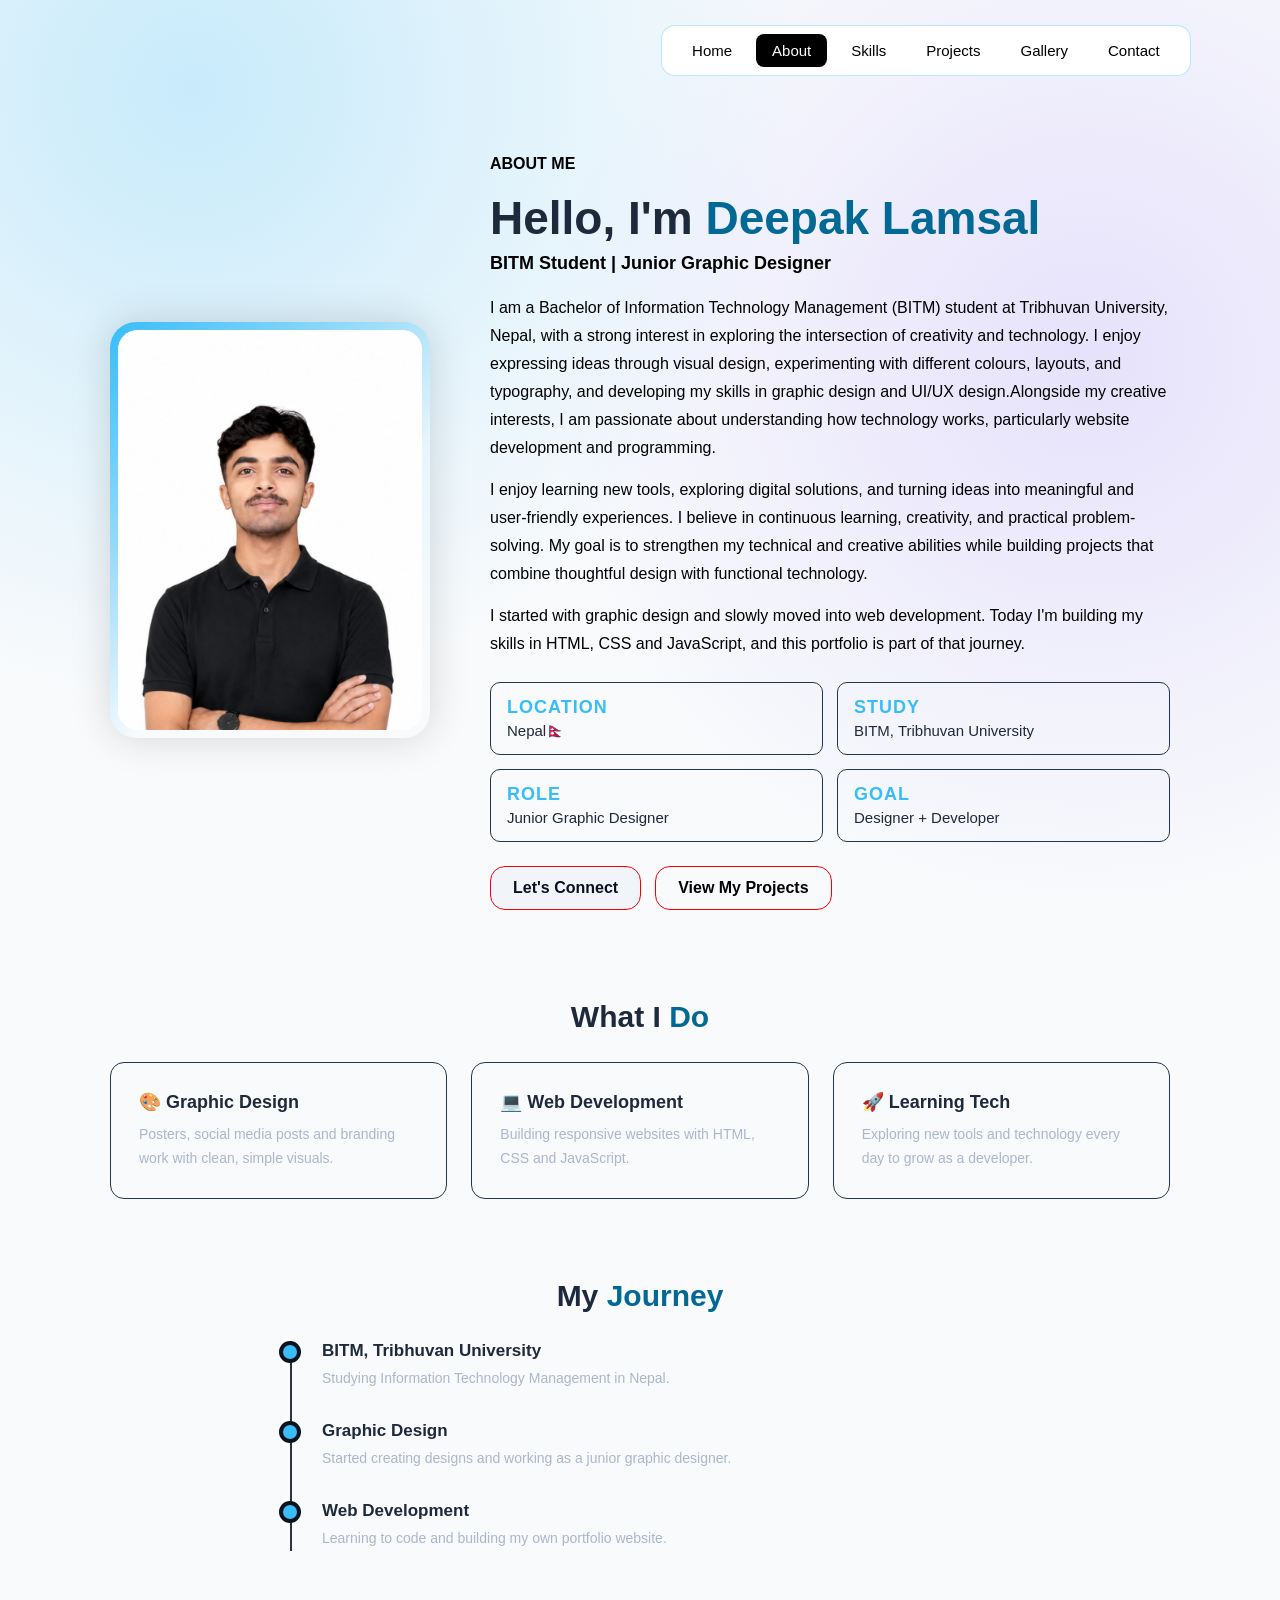
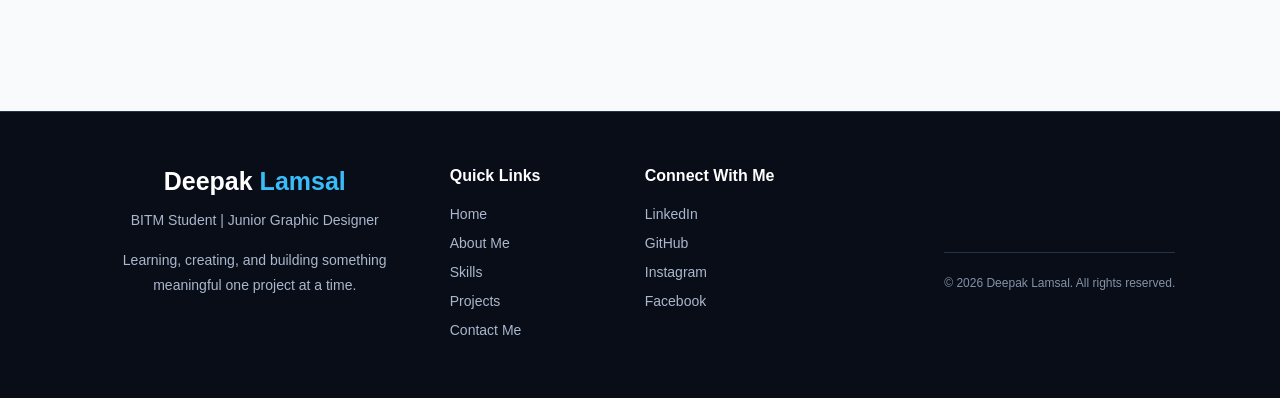
==== about.html @ c8bb2c69 "about section created" ====
<!DOCTYPE html>
<html lang="en">
<head>
    <meta charset="UTF-8">
    <meta name="viewport" content="width=device-width, initial-scale=1.0">
    <title>About | Deepak Lamsal</title>
    <link rel="stylesheet" href="style.css">
</head>
<body>

<header>
    <nav>
        <a href="index.html">Home</a>
        <a href="about.html" class="active">About</a>
        <a href="skills.html">Skills</a>
        <a href="projects.html">Projects</a>
        <a href="gallery.html">Gallery</a>
        <a href="contact.html">Contact</a>
    </nav>
</header>

<main class="about">

    <!-- INTRO -->
    <section class="about-intro">
        <div class="about-photo-wrap">
            <img src="me.jpg" alt="Photo of Deepak Lamsal" class="about-photo">
        </div>

        <div class="about-text">
            <p class="eyebrow">ABOUT ME</p>
            <h1>Hello, I'm <span>Deepak Lamsal</span></h1>
            <h3 class="about-role">BITM Student | Junior Graphic Designer</h3>

            <p>
                I am a Bachelor of Information Technology Management (BITM) student
                 at Tribhuvan University, Nepal, with a strong interest in exploring
                  the intersection of creativity and technology. I enjoy expressing 
                  ideas through visual design, experimenting with different colours,
                   layouts, and typography, and developing my skills in graphic design
                    and UI/UX design.Alongside my creative interests,
                     I am passionate about understanding how technology
works, particularly website development and programming.</p> 
 <p>I enjoy learning new tools, exploring digital solutions, and
     turning ideas into meaningful and user-friendly experiences.
I believe in continuous learning, creativity, and practical problem-solving.
 My goal is to strengthen my technical and creative abilities while building
  projects that combine thoughtful design with functional technology.
            </p>
            <p>
                I started with graphic design and slowly moved into web
                development. Today I'm building my skills in HTML, CSS and
                JavaScript, and this portfolio is part of that journey.
            </p>

            <div class="about-facts">
                <div><strong>Location</strong><span>Nepal🇳🇵</span></div>
                <div><strong>Study</strong><span>BITM, Tribhuvan University</span></div>
                <div><strong>Role</strong><span>Junior Graphic Designer</span></div>
                <div><strong>Goal</strong><span>Designer + Developer</span></div>
            </div>

            <div class="about-actions">
                <a href="contact.html" class="about-btn primary">Let's Connect</a>
                <a href="projects.html" class="about-btn">View My Projects</a>
            </div>
        </div>
    </section>

    <!-- WHAT I DO -->
    <section class="about-section">
        <h2>What I <span>Do</span></h2>
        <div class="about-cards">
            <div class="card">
                <h3>🎨 Graphic Design</h3>
                <p>Posters, social media posts and branding work with clean, simple visuals.</p>
            </div>
            <div class="card">
                <h3>💻 Web Development</h3>
                <p>Building responsive websites with HTML, CSS and JavaScript.</p>
            </div>
            <div class="card">
                <h3>🚀 Learning Tech</h3>
                <p>Exploring new tools and technology every day to grow as a developer.</p>
            </div>
        </div>
    </section>

    <!-- JOURNEY -->
    <section class="about-section">
        <h2>My <span>Journey</span></h2>
        <div class="timeline">
            <div class="timeline-item">
                <span class="dot"></span>
                <h4>BITM, Tribhuvan University</h4>
                <p>Studying Information Technology Management in Nepal.</p>
            </div>
            <div class="timeline-item">
                <span class="dot"></span>
                <h4>Graphic Design</h4>
                <p>Started creating designs and working as a junior graphic designer.</p>
            </div>
            <div class="timeline-item">
                <span class="dot"></span>
                <h4>Web Development</h4>
                <p>Learning to code and building my own portfolio website.</p>
            </div>
        </div>
    </section>

</main>
<footer class="footer">

    <div class="footer-content">

        <!-- NAME AND INTRO -->
        <div class="footer-brand">
            <h2>Deepak <span>Lamsal</span></h2>
            <p>
                BITM Student | Junior Graphic Designer
            </p>
            <p class="footer-message">
                Learning, creating, and building something
                meaningful one project at a time.
            </p>
        </div>

        <!-- QUICK LINKS -->
        <div class="footer-links">
            <h3>Quick Links</h3>
            <a href="#home">Home</a>
            <a href="#about">About Me</a>
            <a href="#skills">Skills</a>
            <a href="#gallery">Projects</a>
            <a href="#connect">Contact Me</a>
        </div>

        <!-- SOCIAL LINKS -->
        <div class="footer-social">
            <h3>Connect With Me</h3>

            <a href="YOUR_LINKEDIN_URL"
               target="_blank" rel="noopener noreferrer">
                LinkedIn
            </a>

            <a href="YOUR_GITHUB_URL"
               target="_blank" rel="noopener noreferrer">
                GitHub
            </a>

            <a href="YOUR_INSTAGRAM_URL"
               target="_blank" rel="noopener noreferrer">
                Instagram
            </a>

            <a href="YOUR_FACEBOOK_URL"
               target="_blank" rel="noopener noreferrer">
                Facebook
            </a>
        </div>

    </div>

    <div class="footer-bottom">
        <p>
            &copy; 2026 Deepak Lamsal.
            All rights reserved.
        </p>
        </a>
    </div>
</footer>
</body>
</html>
---- style.css ----
/* 1. BASIC RESET */

* {
    margin: 0;
    padding: 0;
    box-sizing: border-box;
}

body {
    font-family: Arial, sans-serif;
    color: #1e293b;
    background:
        radial-gradient(circle at 15% 10%, rgba(56, 189, 248, 0.25), transparent 45%),
        radial-gradient(circle at 85% 40%, rgba(167, 139, 250, 0.22), transparent 45%),
        #f8fafc;
    background-attachment: fixed;
}


/* 2. NAVIGATION BAR */

header {
    position: absolute;
    top: 0;
    left: 0;
    width: 100%;
    padding: 25px 7%;
    background: transparent;
    z-index: 10;
}

nav {
    display: flex;
    justify-content: flex-end;
    align-items: center;
    gap: 8px;

    width: fit-content;
    margin-left: auto;   
    padding: 8px 14px;

    background: #ffffff;
    backdrop-filter: blur(10px);
    -webkit-backdrop-filter: blur(10px);
    border: 1px solid rgba(56, 189, 248, 0.35);
    border-radius: 14px;
}

nav a {
    color: #000000;
    text-decoration: none;
    font-size: 15px;
    padding: 8px 16px;
    border-radius: 8px;
    transition: background-color 0.3s ease, color 0.3s ease;
}

nav a:hover {
    background-color: #000000;
    color: #38bdf8;
}
nav a.active {
    background-color: #000000;
    color: #ffffff;
}


/*  HOME SECTION*/

.hero {
    min-height: 100vh;
    padding: 110px 20px 32px;

    display: flex;
    flex-direction: column;
    justify-content: center;
    align-items: center;
    text-align: center;
    gap: 0;

    position: relative;
    isolation: isolate;
    overflow: hidden;
}
/* BACKGROUND video   */
.hero-video {
    position: absolute;
    top: 0;
    left: 0;
    width: 100%;
    height: 100%;
    object-fit: cover;     /* fills the hero without stretching, like your photo did */
    object-position: center;
    z-index: -2;
}

.sound-btn {
    position: absolute;
    right: 7%;
    bottom: 28px;
    width: 44px;
    height: 44px;
    border-radius: 50%;
    border: 1px solid rgba(56, 189, 248, 0.45);
    background: rgba(11, 17, 32, 0.55);
    backdrop-filter: blur(8px);
    -webkit-backdrop-filter: blur(8px);
    color: #ffffff;
    font-size: 18px;
    cursor: pointer;
    z-index: 5;
    transition: background-color 0.3s ease;
}

.sound-btn:hover {
    background: rgba(56, 189, 248, 0.25);
}

/* ===== DARK OVERLAY ===== */
.hero::after {
    content: "";
    position: absolute;
    inset: 0;

    background: linear-gradient(
        to bottom,
        rgba(11, 17, 32, 0.35),
        rgba(11, 17, 32, 0.70) 65%,
        #0b1120 100%
    );

    z-index: -1;
}

/* ===== SMALL INTRO TEXT ===== */
.eyebrow {
    color: #38bdf8;
    font-size: 15px;
    font-weight: bold;
    margin: 0 0 16px;
}

/* ===== PROFILE PHOTO ===== */
.profile-photo {
    width: 230px;
    height: 250px;

    object-fit: cover;
    object-position: center;

    border: 2px solid #38bdf8;
    border-radius: 20px;

    margin: 0 0 18px;
}

/* ===== MAIN HEADING ===== */
.hero h1 {
    color: #f8fafc;
    font-size: clamp(34px, 4.2vw, 60px);
    line-height: 1.1;
    font-weight: 700;

    margin: 0 0 14px;
}

.hero h1 span {
    color: #38bdf8;
}

/* ===== DESIGNER TITLE ===== */
.hero h3 {
    color: #ffffff;
    font-size: 22px;
    line-height: 1.2;
    font-weight: 700;

    margin: 0 0 8px;
}

/* ===== DESCRIPTION ===== */
.hero .description {
    max-width: 560px;
    color: #cbd5e1;
    font-size: 16px;
    line-height: 1.5;

    margin: 0 0 18px;
}

/* ===== BUTTON CONTAINER ===== */
.hero-buttons {
    display: flex;
    justify-content: center;
    align-items: center;
    gap: 14px;
    flex-wrap: wrap;
}

/* ===== BUTTONS ===== */
.hero-buttons button {
    padding: 12px 21px;
    min-height: 44px;

    border: 1px solid #38bdf8;
    border-radius: 8px;

    background-color: #f1f5f9;
    color: #0b1120;

    font-size: 15px;
    font-weight: bold;
    cursor: pointer;

    transition: background-color 0.3s ease,
                transform 0.3s ease;
}

.hero-buttons button:hover {
    background-color: #bae6fd;
    transform: translateY(-2px);
}

/* Contact button */
.hero-buttons .contact-btn {
    background-color: transparent;
    color: #38bdf8;
}

.hero-buttons .contact-btn:hover {
    background-color: rgba(56, 189, 248, 0.12);
}

/* ===== SMALL SCREEN SUPPORT ===== */
@media (max-width: 600px) {
    header {
        padding: 14px 5%;
    }

   .hero {
    min-height: 100vh;
    padding: 90px 16px 30px;
}

    .profile-photo {
        width: 180px;
        height: 205px;
        margin-bottom: 16px;
    }

    .eyebrow {
        font-size: 12px;
        margin-bottom: 14px;
    }

    .hero h1 {
        font-size: 34px;
        line-height: 1.15;
        margin-bottom: 12px;
    }

    .hero h3 {
        font-size: 19px;
    }

    .hero .description {
        font-size: 14px;
        max-width: 100%;
    }

    .hero-buttons {
        gap: 10px;
    }

    .hero-buttons button {
        padding: 11px 15px;
        font-size: 14px;
    }
}
footer {
    width: 100%;
    min-height: 70px;
    padding: 20px 15px;
    background-color: #080e1c;
    color: #8b9bb0;
    text-align: center;
    border-top: 1px solid #263449;
    display: flex;
    justify-content: center;
    align-items: center;
    position: relative;
}

footer p {
    margin: 0;
}
/* FOOTER */
.footer {
    background: #080d18;
    color: #ffffff;
    padding: 55px 30px 20px;
    border-top: 1px solid #26344b;
}

.footer-content {
    max-width: 1100px;
    margin: 0 auto;
    display: grid;
    grid-template-columns: 2fr 1fr 1fr;
    gap: 45px;
    padding-bottom: 40px;
}

.footer-brand h2 {
    font-size: 25px;
    margin: 0 0 12px;
}

.footer-brand h2 span {
    color: #38bdf8;
}

.footer-brand p,
.footer-message {
    color: #aab7cc;
    font-size: 14px;
    line-height: 1.8;
}

.footer-message {
    max-width: 300px;
    margin-top: 15px;
}

.footer-links,
.footer-social {
    display: flex;
    flex-direction: column;
    align-items: flex-start;
    gap: 13px;
}

.footer-links h3,
.footer-social h3 {
    font-size: 16px;
    margin: 0 0 8px;
}

.footer-links a,
.footer-social a {
    color: #aab7cc;
    font-size: 14px;
    text-decoration: none;
    transition: color 0.3s ease;
}

.footer-links a:hover,
.footer-social a:hover,
.back-to-top:hover {
    color: #38bdf8;
}

.footer-bottom {
    max-width: 1100px;
    margin: 0 auto;
    padding-top: 20px;
    border-top: 1px solid #26344b;
    display: flex;
    justify-content: space-between;
    align-items: center;
    gap: 15px;
}

.footer-bottom p {
    color: #8492a8;
    font-size: 12px;
    line-height: 1.7;
}

.back-to-top {
    color: #38bdf8;
    font-size: 13px;
    text-decoration: none;
    white-space: nowrap;
}

/* MOBILE FOOTER */
@media (max-width: 700px) {
    .footer {
        padding: 40px 20px 20px;
    }

    .footer-content {
        grid-template-columns: 1fr;
        gap: 30px;
    }

    .footer-bottom {
        align-items: flex-start;
        flex-direction: column;
        gap: 5px;
    }
}
/* ===== ABOUT PAGE ===== */
.about {
    max-width: 1100px;
    margin: 0 auto;
    padding: 150px 20px 80px;
}

.about-intro {
    display: grid;
    grid-template-columns: 320px 1fr;
    gap: 60px;
    align-items: center;
    margin-bottom: 90px;
}

.about-photo-wrap {
    padding: 8px;
    border-radius: 26px;
    background: linear-gradient(135deg, #38bdf8, transparent 60%);
    box-shadow: 0 0 40px rgba(0, 0, 0, 0.15);
}

.about-photo {
    display: block;
    width: 100%;
    height: 400px;
    object-fit: cover;
    object-position: top center;
    border-radius: 20px;
    background: #ffffff;
}

.about-text h1 {
    font-size: clamp(30px, 4vw, 46px);
    line-height: 1.15;
    margin-bottom: 8px;
}

.about-text h1 span,
.about-section h2 span {
    color: #026894;
}
/* 1. 38bdf8 */

.about-role {
    color: #000000;
    font-size: 18px;
    margin-bottom: 20px;
}

.about-text p {
    color: #000000;
    font-size: 16px;
    line-height: 1.75;
    margin-bottom: 14px;
}

.about-facts {
    display: grid;
    grid-template-columns: repeat(2, 1fr);
    gap: 14px;
    margin: 24px 0;
}

.about-facts div {
    padding: 14px 16px;
    background: rgba(255, 255, 255, 0.04);
    border: 1px solid #26344b;
    border-radius: 10px;
}

.about-facts strong {
    display: block;
    color: #38bdf8;
    font-size: 18px;
    letter-spacing: 1px;
    text-transform: uppercase;
    margin-bottom: 4px;
}

.about-facts span {
    font-size: 15px;
}

.about-actions {
    display: flex;
    gap: 14px;
    flex-wrap: wrap;
}

.about-btn {
    display: inline-block;
    padding: 12px 22px;
    border: 1px solid #f90000;
    border-radius: 15px;
    color: #000000;
    text-decoration: none;
    font-weight: bold;
    transition: background-color 0.3s ease, transform 0.3s ease;
}

.about-btn:hover {
    background-color: rgba(56, 189, 248, 0.12);
    transform: translateY(-2px);
}

.about-btn.primary {
    background-color: #f1f5f9;
    color: #0b1120;
}

.about-btn.primary:hover {
    background-color: #bae6fd;
}

/* Sections */
.about-section {
    margin-bottom: 80px;
}

.about-section h2 {
    font-size: 30px;
    margin-bottom: 28px;
    text-align: center;
}

.about-cards {
    display: grid;
    grid-template-columns: repeat(3, 1fr);
    gap: 24px;
}

.card {
    padding: 28px;
    background: rgba(255, 255, 255, 0.04);
    border: 1px solid #26344b;
    border-radius: 14px;
    transition: transform 0.3s ease, border-color 0.3s ease;
}

.card:hover {
    transform: translateY(-5px);
    border-color: #38bdf8;
}

.card h3 {
    margin-bottom: 10px;
    font-size: 18px;
}

.card p {
    color: #aab7cc;
    font-size: 14px;
    line-height: 1.7;
}

/* Timeline */
.timeline {
    max-width: 700px;
    margin: 0 auto;
    padding-left: 30px;
    border-left: 2px solid #26344b;
}

.timeline-item {
    position: relative;
    margin-bottom: 30px;
}

.timeline-item .dot {
    position: absolute;
    left: -39px;
    top: 4px;
    width: 14px;
    height: 14px;
    background: #38bdf8;
    border-radius: 50%;
    box-shadow: 0 0 0 4px #0b1120;
}

.timeline-item h4 {
    font-size: 17px;
    margin-bottom: 6px;
}

.timeline-item p {
    color: #aab7cc;
    font-size: 14px;
    line-height: 1.7;
}

/* Active link in navbar */
nav a.active {
    background-color: #000000;
    color: #ffffff;
}

/* Mobile */
@media (max-width: 800px) {
    .about {
        padding-top: 130px;
    }

    .about-intro {
        grid-template-columns: 1fr;
        gap: 35px;
        text-align: center;
    }

    .about-photo-wrap {
        max-width: 280px;
        margin: 0 auto;
    }

    .about-photo {
        height: 340px;
    }

    .about-facts {
        text-align: left;
    }

    .about-actions {
        justify-content: center;
    }

    .about-cards {
        grid-template-columns: 1fr;
    }
}
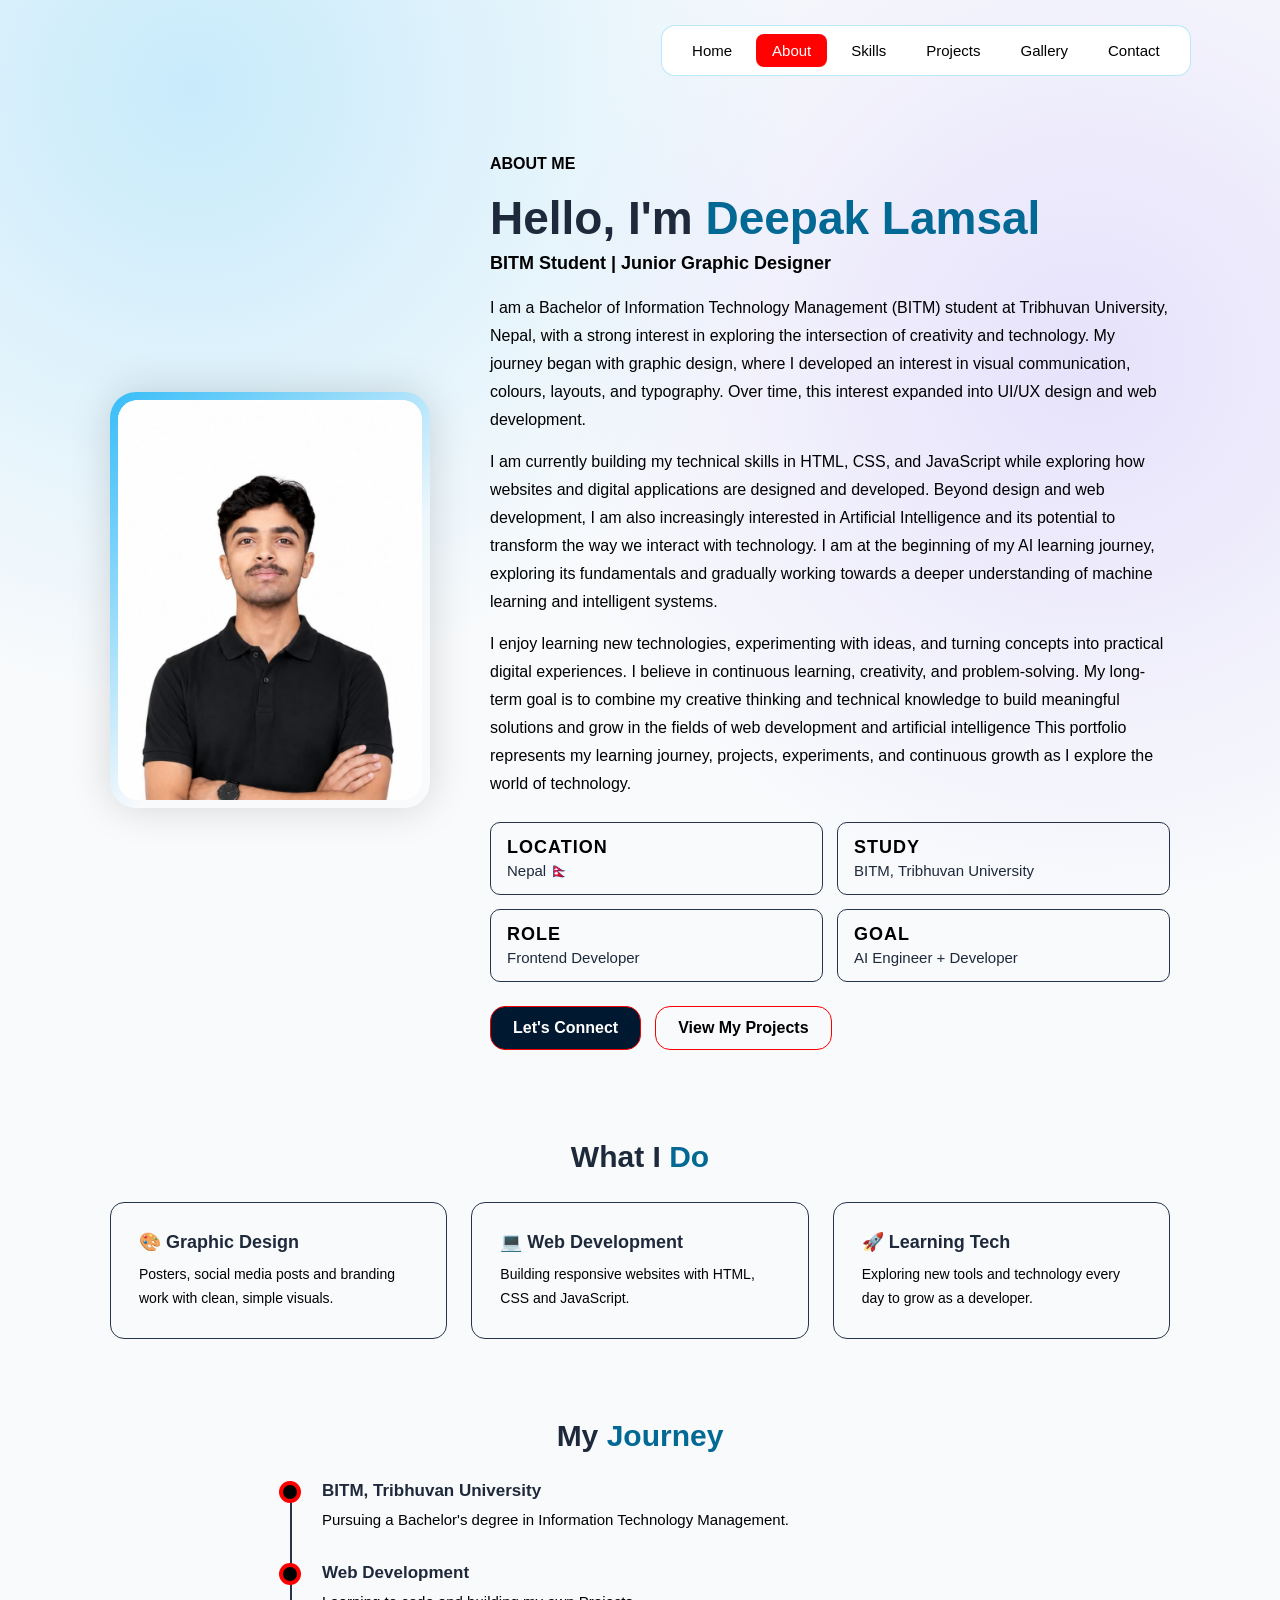
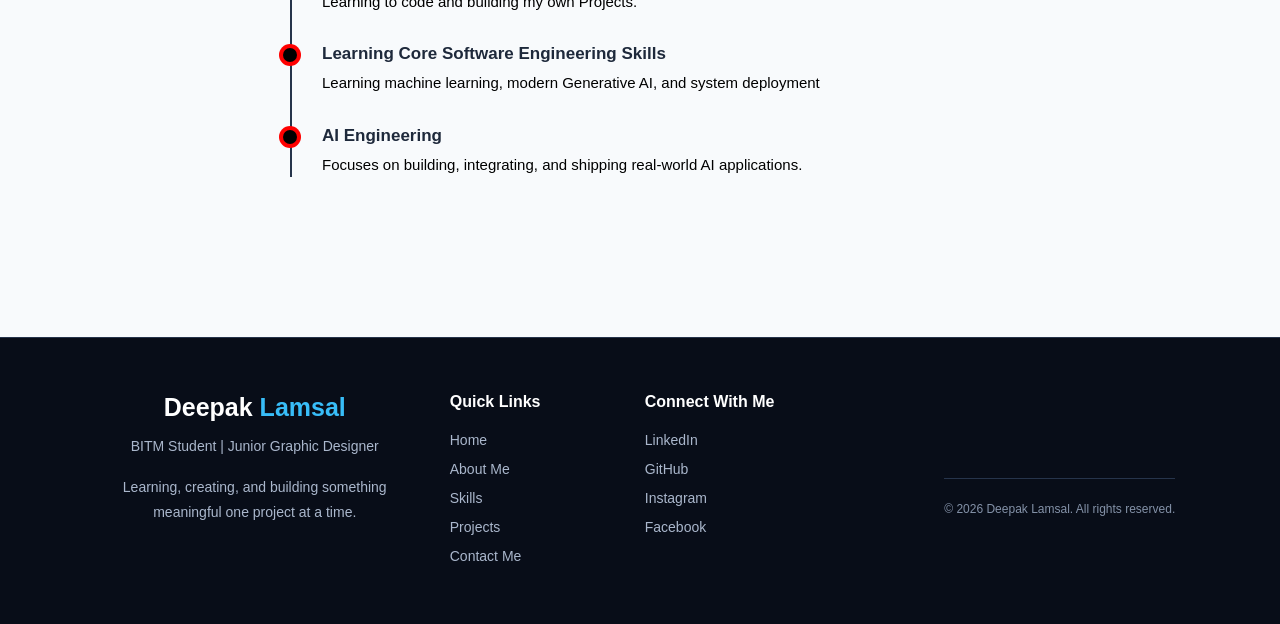
==== commit 2b5bce6d: "about css updated" ====
--- a/about.html
+++ b/about.html
@@ -33,31 +33,34 @@
             <h3 class="about-role">BITM Student | Junior Graphic Designer</h3>
 
             <p>
-                I am a Bachelor of Information Technology Management (BITM) student
-                 at Tribhuvan University, Nepal, with a strong interest in exploring
-                  the intersection of creativity and technology. I enjoy expressing 
-                  ideas through visual design, experimenting with different colours,
-                   layouts, and typography, and developing my skills in graphic design
-                    and UI/UX design.Alongside my creative interests,
-                     I am passionate about understanding how technology
-works, particularly website development and programming.</p> 
- <p>I enjoy learning new tools, exploring digital solutions, and
-     turning ideas into meaningful and user-friendly experiences.
-I believe in continuous learning, creativity, and practical problem-solving.
- My goal is to strengthen my technical and creative abilities while building
-  projects that combine thoughtful design with functional technology.
+                I am a Bachelor of Information Technology Management (BITM) student at
+                Tribhuvan University, Nepal, with a strong interest in exploring the
+                intersection of creativity and technology. My journey began with graphic
+                design, where I developed an interest in visual communication, colours, 
+                layouts, and typography. Over time, this interest expanded into UI/UX design
+                and web development.</p>
+                <p>I am currently building my technical skills in HTML, CSS, and JavaScript
+                while exploring how websites and digital applications are designed and developed.
+                Beyond design and web development, I am also increasingly interested in 
+                Artificial Intelligence and its potential to transform the way we interact
+                with technology. I am at the beginning of my AI learning journey, exploring 
+                its fundamentals and gradually working towards a deeper understanding of 
+                machine learning and intelligent systems.</p>
+                <p>I enjoy learning new technologies, experimenting with ideas, and turning
+                concepts into practical digital experiences. I believe in continuous learning,
+                creativity, and problem-solving. My long-term goal is to combine my creative
+                thinking and technical knowledge to build meaningful solutions and grow in the 
+                fields of web development and artificial intelligence This portfolio represents
+                my learning journey, projects, experiments, and continuous growth as I explore
+                the world of technology.</p>
             </p>
-            <p>
-                I started with graphic design and slowly moved into web
-                development. Today I'm building my skills in HTML, CSS and
-                JavaScript, and this portfolio is part of that journey.
             </p>
 
             <div class="about-facts">
-                <div><strong>Location</strong><span>Nepal🇳🇵</span></div>
+                <div><strong>Location</strong><span>Nepal 🇳🇵</span></div>
                 <div><strong>Study</strong><span>BITM, Tribhuvan University</span></div>
-                <div><strong>Role</strong><span>Junior Graphic Designer</span></div>
-                <div><strong>Goal</strong><span>Designer + Developer</span></div>
+                <div><strong>Role</strong><span>Frontend Developer</span></div>
+                <div><strong>Goal</strong><span>AI Engineer + Developer</span></div>
             </div>
 
             <div class="about-actions">
@@ -93,17 +96,22 @@
             <div class="timeline-item">
                 <span class="dot"></span>
                 <h4>BITM, Tribhuvan University</h4>
-                <p>Studying Information Technology Management in Nepal.</p>
-            </div>
-            <div class="timeline-item">
-                <span class="dot"></span>
-                <h4>Graphic Design</h4>
-                <p>Started creating designs and working as a junior graphic designer.</p>
+                <p>Pursuing a Bachelor's degree in Information Technology Management.</p>
             </div>
             <div class="timeline-item">
                 <span class="dot"></span>
                 <h4>Web Development</h4>
-                <p>Learning to code and building my own portfolio website.</p>
+                <p>Learning to code and building my own Projects.</p>
+            </div>
+            <div class="timeline-item">
+                <span class="dot"></span>
+                <h4> Learning Core Software Engineering Skills </h4>
+                <p>Learning machine learning, modern Generative AI, and system deployment</p>
+            </div>
+             <div class="timeline-item">
+                <span class="dot"></span>
+                <h4>AI Engineering </h4>
+                <p>Focuses on building, integrating, and shipping real-world AI applications.</p>
             </div>
         </div>
     </section>
--- a/style.css
+++ b/style.css
@@ -475,7 +475,7 @@
 
 .about-facts strong {
     display: block;
-    color: #38bdf8;
+    color: #000000;
     font-size: 18px;
     letter-spacing: 1px;
     text-transform: uppercase;
@@ -484,6 +484,12 @@
 
 .about-facts span {
     font-size: 15px;
+}
+.about-facts div:hover {
+    transform: translateY(-5px);
+    background-color: #8d8df0;
+    border-color: #000000;
+    transition: transform 0.3s ease, border-color 0.3s ease;
 }
 
 .about-actions {
@@ -504,17 +510,17 @@
 }
 
 .about-btn:hover {
-    background-color: rgba(56, 189, 248, 0.12);
+    background-color: rgb(204, 250, 1);
     transform: translateY(-2px);
 }
 
 .about-btn.primary {
-    background-color: #f1f5f9;
-    color: #0b1120;
+    background-color: #001830;
+    color: #ffffff;
 }
 
 .about-btn.primary:hover {
-    background-color: #bae6fd;
+    background-color: #001830;
 }
 
 /* Sections */
@@ -544,7 +550,8 @@
 
 .card:hover {
     transform: translateY(-5px);
-    border-color: #38bdf8;
+    background-color: #d8f900;
+    border-color: #000000;
 }
 
 .card h3 {
@@ -553,7 +560,7 @@
 }
 
 .card p {
-    color: #aab7cc;
+    color: #000000;
     font-size: 14px;
     line-height: 1.7;
 }
@@ -577,9 +584,9 @@
     top: 4px;
     width: 14px;
     height: 14px;
-    background: #38bdf8;
+    background: #000000;
     border-radius: 50%;
-    box-shadow: 0 0 0 4px #0b1120;
+    box-shadow: 0 0 0 4px #ff0000;
 }
 
 .timeline-item h4 {
@@ -588,14 +595,14 @@
 }
 
 .timeline-item p {
-    color: #aab7cc;
-    font-size: 14px;
+    color: #000000;
+    font-size: 15px;
     line-height: 1.7;
 }
 
 /* Active link in navbar */
 nav a.active {
-    background-color: #000000;
+    background-color: #ff0101;
     color: #ffffff;
 }
 
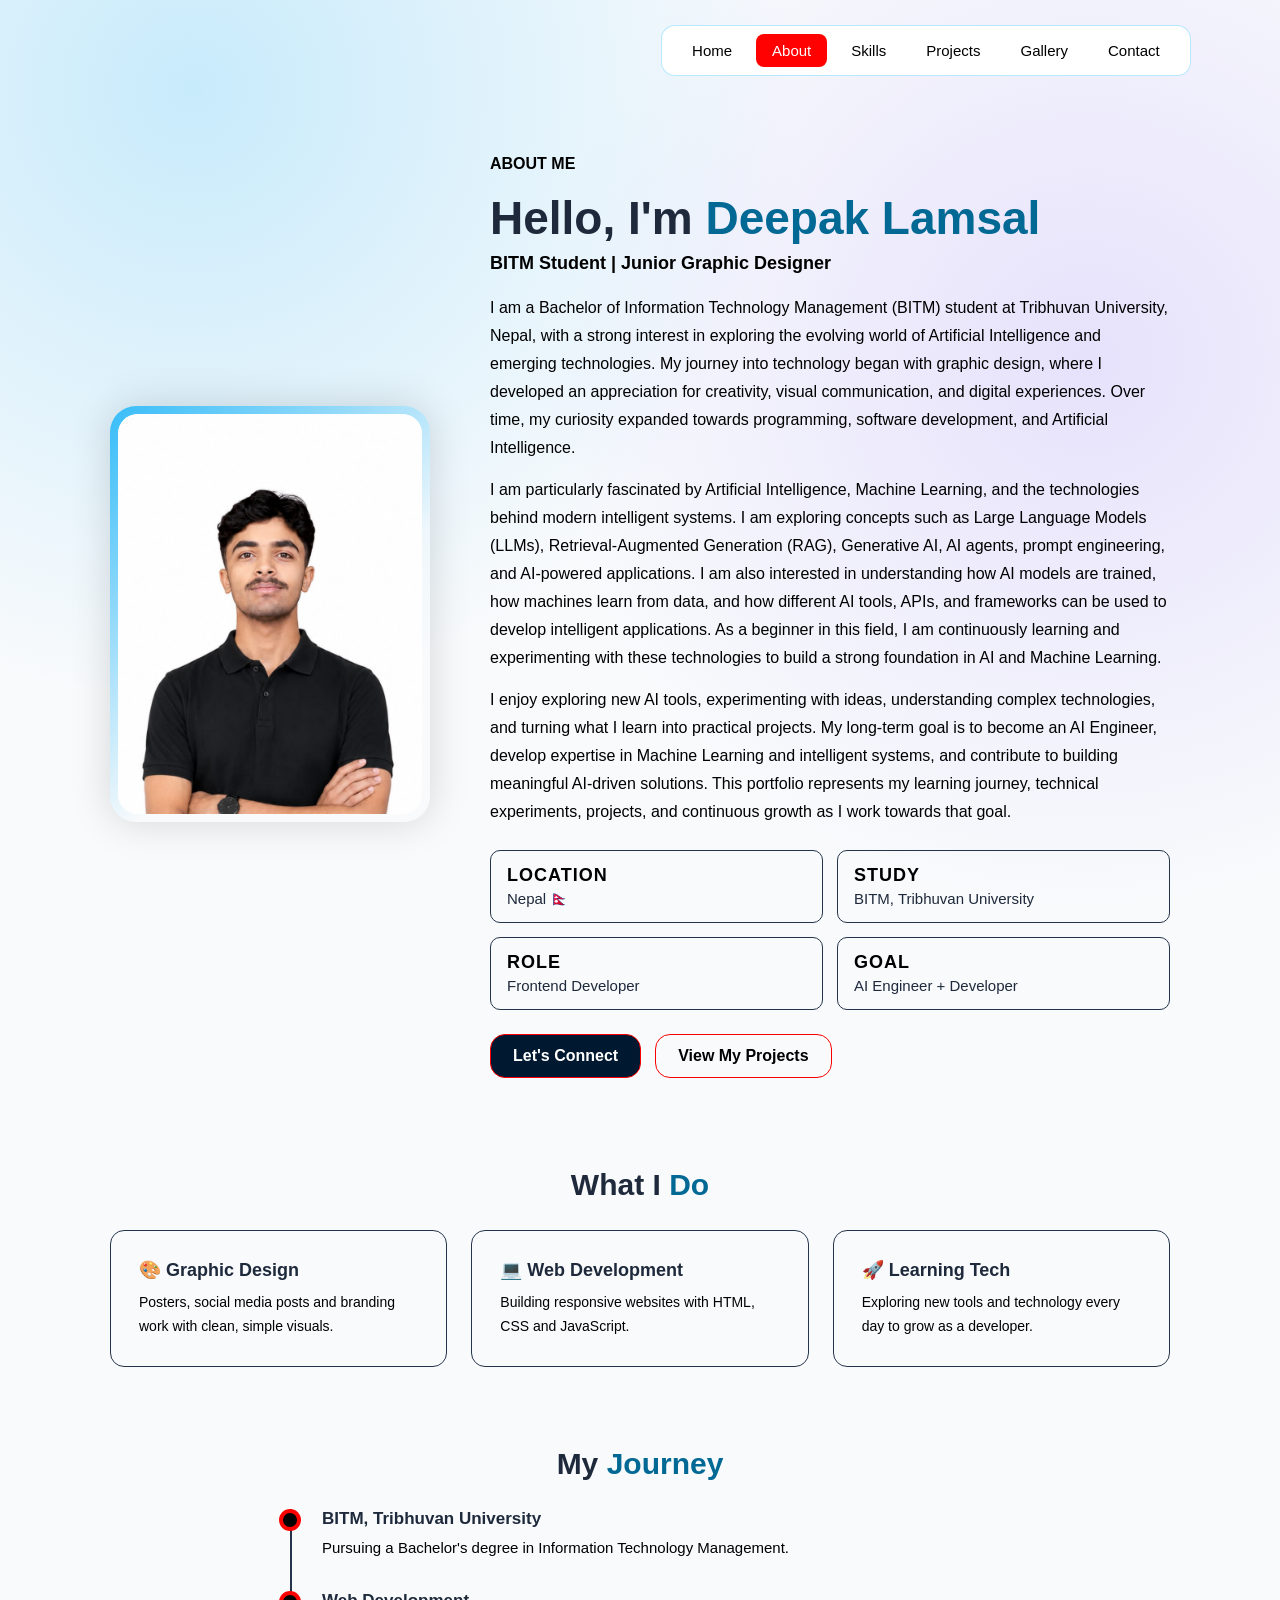
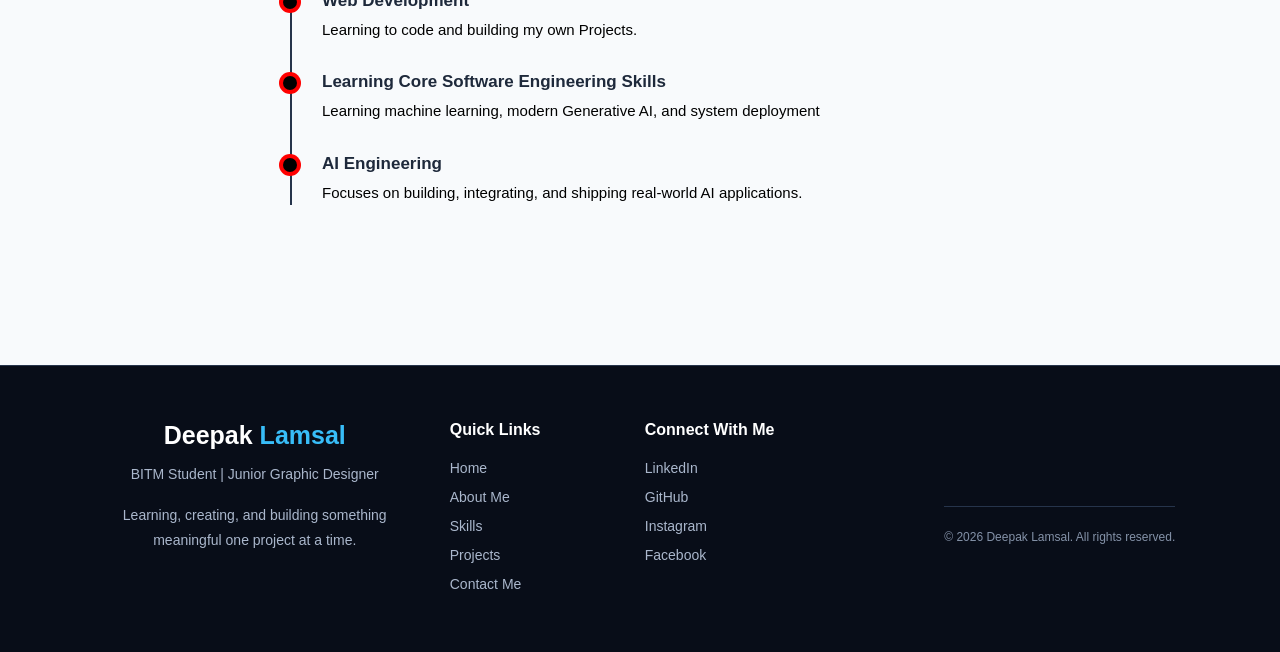
==== commit 07d2c7ba: "about section updated" ====
--- a/about.html
+++ b/about.html
@@ -33,29 +33,32 @@
             <h3 class="about-role">BITM Student | Junior Graphic Designer</h3>
 
             <p>
-                I am a Bachelor of Information Technology Management (BITM) student at
-                Tribhuvan University, Nepal, with a strong interest in exploring the
-                intersection of creativity and technology. My journey began with graphic
-                design, where I developed an interest in visual communication, colours, 
-                layouts, and typography. Over time, this interest expanded into UI/UX design
-                and web development.</p>
-                <p>I am currently building my technical skills in HTML, CSS, and JavaScript
-                while exploring how websites and digital applications are designed and developed.
-                Beyond design and web development, I am also increasingly interested in 
-                Artificial Intelligence and its potential to transform the way we interact
-                with technology. I am at the beginning of my AI learning journey, exploring 
-                its fundamentals and gradually working towards a deeper understanding of 
-                machine learning and intelligent systems.</p>
-                <p>I enjoy learning new technologies, experimenting with ideas, and turning
-                concepts into practical digital experiences. I believe in continuous learning,
-                creativity, and problem-solving. My long-term goal is to combine my creative
-                thinking and technical knowledge to build meaningful solutions and grow in the 
-                fields of web development and artificial intelligence This portfolio represents
-                my learning journey, projects, experiments, and continuous growth as I explore
-                the world of technology.</p>
+               I am a Bachelor of Information Technology Management (BITM) 
+               student at Tribhuvan University, Nepal, with a strong interest 
+               in exploring the evolving world of Artificial Intelligence and 
+               emerging technologies. My journey into technology began with 
+               graphic design, where I developed an appreciation for creativity, 
+               visual communication, and digital experiences. Over time, my 
+               curiosity expanded towards programming, software development, 
+               and Artificial Intelligence.</p>
+               <p>I am particularly fascinated by Artificial Intelligence, 
+                Machine Learning, and the technologies behind modern intelligent 
+                systems. I am exploring concepts such as Large Language Models (LLMs), 
+                Retrieval-Augmented Generation (RAG), Generative AI, AI agents, 
+                prompt engineering, and AI-powered applications. I am also 
+                interested in understanding how AI models are trained, how machines 
+                learn from data, and how different AI tools, APIs, and frameworks 
+                can be used to develop intelligent applications. As a beginner in 
+                this field, I am continuously learning and experimenting with these 
+                technologies to build a strong foundation in AI and Machine Learning.</p>
+                <p>I enjoy exploring new AI tools, experimenting with ideas, understanding 
+                complex technologies, and turning what I learn into practical projects. 
+                My long-term goal is to become an AI Engineer, develop expertise in 
+                Machine Learning and intelligent systems, and contribute to building 
+                meaningful AI-driven solutions. This portfolio represents my learning 
+                journey, technical experiments, projects, and continuous growth as I 
+                work towards that goal.
             </p>
-            </p>
-
             <div class="about-facts">
                 <div><strong>Location</strong><span>Nepal 🇳🇵</span></div>
                 <div><strong>Study</strong><span>BITM, Tribhuvan University</span></div>
--- a/style.css
+++ b/style.css
@@ -282,7 +282,7 @@
     width: 100%;
     min-height: 70px;
     padding: 20px 15px;
-    background-color: #080e1c;
+    background-color: #0d1119;
     color: #8b9bb0;
     text-align: center;
     border-top: 1px solid #263449;
@@ -639,3 +639,479 @@
         grid-template-columns: 1fr;
     }
 }
+/* ===== SKILLS PAGE (light theme) ===== */
+.skills-page {
+    max-width: 1100px;
+    margin: 0 auto;
+    padding: 150px 20px 80px;
+    color: #1e293b;
+}
+
+.skills-hero {
+    text-align: center;
+    max-width: 700px;
+    margin: 0 auto 80px;
+}
+
+.skills-hero h1 {
+    font-size: clamp(30px, 4.5vw, 48px);
+    line-height: 1.15;
+    margin: 8px 0 16px;
+}
+
+.skills-hero h1 span,
+.skills-block h2 span {
+    color: #0369a1;
+}
+
+.skills-hero p:last-child {
+    color: #475569;
+    line-height: 1.7;
+}
+
+.skills-block {
+    margin-bottom: 80px;
+}
+
+.skills-block h2 {
+    font-size: 28px;
+    text-align: center;
+    margin-bottom: 30px;
+}
+
+/* Progress bars */
+.bars {
+    display: grid;
+    grid-template-columns: repeat(2, 1fr);
+    gap: 22px 40px;
+}
+
+.bar-top {
+    display: flex;
+    justify-content: space-between;
+    font-size: 15px;
+    font-weight: bold;
+    margin-bottom: 8px;
+}
+
+.track {
+    height: 10px;
+    background: rgba(15, 23, 42, 0.1);
+    border-radius: 10px;
+    overflow: hidden;
+}
+
+.fill {
+    height: 100%;
+    border-radius: 10px;
+    background: linear-gradient(90deg, #000000, #000000);
+}
+
+/* Cards */
+.skill-cards {
+    display: grid;
+    grid-template-columns: repeat(4, 1fr);
+    gap: 20px;
+}
+
+.skill-cards.three {
+    grid-template-columns: repeat(3, 1fr);
+}
+
+.skill-card {
+    padding: 24px;
+    background: rgb(255, 255, 255);
+    backdrop-filter: blur(8px);
+    -webkit-backdrop-filter: blur(8px);
+    border: 1px solid rgba(15, 23, 42, 0.1);
+    border-radius: 14px;
+    box-shadow: 0 6px 20px rgba(15, 23, 42, 0.06);
+    transition: transform 0.3s ease, border-color 0.3s ease;
+}
+
+.skill-card:hover {
+    transform: translateY(-5px);
+    border-color: #0ea5e9;
+    background-color: #e7a7a7;
+}
+
+.skill-card h3 {
+    font-size: 17px;
+    margin-bottom: 8px;
+}
+
+.skill-card p {
+    color: #000000;
+    font-size: 14px;
+    line-height: 1.6;
+}
+
+/* Chips */
+.chips {
+    display: flex;
+    flex-wrap: wrap;
+    justify-content: center;
+    gap: 10px;
+    margin-top: 24px;
+}
+
+.chips span {
+    padding: 8px 18px;
+    background: rgb(0, 0, 0);
+    border: 1px solid rgba(14, 165, 233, 0.45);
+    border-radius: 30px;
+    font-size: 14px;
+    font-weight: bold;
+    color: #ffffff;
+}
+
+.chips.big {
+    margin-top: 0;
+}
+
+.chips.big span {
+    padding: 12px 24px;
+    font-size: 15px;
+}
+
+/* Timeline (works on light background) */
+.skills-block .timeline {
+    max-width: 720px;
+    margin: 0 auto;
+    padding-left: 30px;
+    border-left: 2px solid rgba(15, 23, 42, 0.15);
+}
+
+.skills-block .timeline-item {
+    position: relative;
+    margin-bottom: 30px;
+}
+
+.skills-block .timeline-item .dot {
+    position: absolute;
+    left: -39px;
+    top: 4px;
+    width: 14px;
+    height: 14px;
+    background: #0ea5e9;
+    border-radius: 50%;
+    box-shadow: 0 0 0 4px #eef4fb;
+}
+
+.skills-block .timeline-item h4 {
+    font-size: 18px;
+    margin-bottom: 4px;
+}
+
+.skills-block .timeline-item small {
+    display: block;
+    color: #0369a1;
+    font-weight: bold;
+    margin-bottom: 6px;
+}
+
+.skills-block .timeline-item p {
+    color: #475569;
+    font-size: 14px;
+    line-height: 1.7;
+}
+
+/* Sketch gallery */
+.sketch-grid {
+    display: grid;
+    grid-template-columns: repeat(3, 1fr);
+    gap: 20px;
+}
+
+.sketch-grid figure {
+    overflow: hidden;
+    border-radius: 14px;
+    background: #ffffff;
+    border: 1px solid rgba(15, 23, 42, 0.1);
+    box-shadow: 0 6px 20px rgba(15, 23, 42, 0.08);
+}
+
+.sketch-grid img {
+    display: block;
+    width: 100%;
+    height: 260px;
+    object-fit: cover;
+    transition: transform 0.4s ease;
+}
+
+.sketch-grid figure:hover img {
+    transform: scale(1.06);
+}
+
+.sketch-grid figcaption {
+    padding: 12px 14px;
+    font-size: 14px;
+    font-weight: bold;
+}
+
+/* Mobile */
+@media (max-width: 850px) {
+    .skills-page { padding-top: 130px; }
+    .bars,
+    .skill-cards,
+    .skill-cards.three,
+    .sketch-grid { grid-template-columns: 1fr; }
+    .sketch-grid img { height: 220px; }
+}
+/* ===== TOOLS & SOFTWARE ===== */
+.tools-grid {
+    display: grid;
+    grid-template-columns: repeat(6, 1fr);
+    gap: 20px;
+    max-width: 1000px;
+    margin: 0 auto;
+}
+
+.tool {
+    display: flex;
+    flex-direction: column;
+    align-items: center;
+    gap: 12px;
+    padding: 22px 12px;
+    background: rgb(255, 255, 255);
+    backdrop-filter: blur(8px);
+    -webkit-backdrop-filter: blur(8px);
+    border: 1px solid rgba(15, 23, 42, 0.1);
+    border-radius: 16px;
+    box-shadow: 0 6px 20px rgba(15, 23, 42, 0.06);
+    transition: transform 0.3s ease, border-color 0.3s ease, box-shadow 0.3s ease;
+}
+
+.tool:hover {
+    transform: translateY(-6px);
+    border-color: #ff0000;
+    box-shadow: 0 12px 28px rgba(14, 165, 233, 0.2);
+    background : #fa7c7c;
+}
+
+.tool img {
+    width: 64px;
+    height: 64px;
+    object-fit: contain;   /* keeps every logo the same size without stretching */
+}
+
+.tool span {
+    font-size: 14px;
+    font-weight: bold;
+    color: #000000;
+}
+
+@media (max-width: 850px) {
+    .tools-grid { grid-template-columns: repeat(3, 1fr); }
+}
+
+@media (max-width: 500px) {
+    .tools-grid { grid-template-columns: repeat(2, 1fr); }
+}
+/* ===== PROJECTS PAGE ===== */
+.tag {
+    display: inline-block;
+    padding: 5px 14px;
+    margin-bottom: 12px;
+    background: rgb(255, 255, 255);
+    border: 1px solid rgba(14, 165, 233, 0.4);
+    border-radius: 30px;
+    color: #0369a1;
+    font-size: 12px;
+    font-weight: bold;
+}
+
+/* Website mockup cards */
+.mockup {
+    display: grid;
+    grid-template-columns: 1.15fr 1fr;
+    gap: 34px;
+    align-items: center;
+    padding: 26px;
+    margin-bottom: 36px;
+    background: rgba(89, 255, 0, 0.515);
+    backdrop-filter: blur(8px);
+    -webkit-backdrop-filter: blur(8px);
+    border: 1px solid rgba(15, 23, 42, 0.1);
+    border-radius: 20px;
+    box-shadow: 0 10px 30px rgba(15, 23, 42, 0.08);
+}
+
+.mockup.reverse .mockup-img {
+    order: 2;
+}
+
+.mockup-img {
+    overflow: hidden;
+    border-radius: 14px;
+    border: 1px solid rgba(15, 23, 42, 0.1);
+    background: #ffffff;
+}
+
+.mockup-img img {
+    display: block;
+    width: 100%;
+    aspect-ratio: 16 / 10;
+    object-fit: cover;
+    object-position: top center;
+    transition: transform 0.5s ease;
+}
+
+.mockup:hover .mockup-img img {
+    transform: scale(1.04);
+}
+
+.mockup-info h3 {
+    font-size: 24px;
+    margin-bottom: 10px;
+}
+
+.mockup-info > p {
+    color: #475569;
+    font-size: 15px;
+    line-height: 1.7;
+    margin-bottom: 18px;
+}
+
+.learn-box {
+    display: grid;
+    grid-template-columns: 1fr 1fr;
+    gap: 16px;
+    margin-bottom: 20px;
+}
+
+.learn-box > div {
+    padding: 14px 16px;
+    background: rgba(255, 255, 255, 0.8);
+    border: 1px solid rgba(15, 23, 42, 0.08);
+    border-radius: 12px;
+}
+
+.learn-box h4 {
+    font-size: 14px;
+    margin-bottom: 8px;
+}
+
+.learn-box ul {
+    padding-left: 18px;
+}
+
+.learn-box li {
+    color: #475569;
+    font-size: 13px;
+    line-height: 1.6;
+    margin-bottom: 4px;
+}
+
+.project-links {
+    display: flex;
+    gap: 12px;
+    flex-wrap: wrap;
+}
+
+.project-links a {
+    display: inline-block;
+    padding: 10px 20px;
+    background: #0f172a;
+    color: #ffffff;
+    border-radius: 8px;
+    text-decoration: none;
+    font-size: 14px;
+    font-weight: bold;
+    transition: background-color 0.3s ease, transform 0.3s ease;
+}
+
+.project-links a:hover {
+    background: #0369a1;
+    transform: translateY(-2px);
+}
+
+/* Graphic design cards */
+.design-grid {
+    display: grid;
+    grid-template-columns: repeat(3, 1fr);
+    gap: 24px;
+}
+
+.design-card {
+    overflow: hidden;
+    background: rgba(255, 255, 255, 0.78);
+    border: 1px solid rgba(15, 23, 42, 0.1);
+    border-radius: 16px;
+    box-shadow: 0 6px 20px rgba(15, 23, 42, 0.07);
+    transition: transform 0.3s ease, box-shadow 0.3s ease;
+}
+
+.design-card:hover {
+    transform: translateY(-6px);
+    box-shadow: 0 14px 32px rgba(14, 165, 233, 0.2);
+}
+
+.design-card img {
+    display: block;
+    width: 100%;
+    height: 240px;
+    object-fit: cover;
+    object-position: center top;
+}
+
+.design-body {
+    padding: 20px;
+}
+
+.design-body h3 {
+    font-size: 18px;
+    margin-bottom: 8px;
+}
+
+.design-body > p {
+    color: #475569;
+    font-size: 14px;
+    line-height: 1.6;
+}
+
+.design-body details {
+    margin-top: 14px;
+    padding-top: 12px;
+    border-top: 1px solid rgba(15, 23, 42, 0.1);
+}
+
+.design-body summary {
+    cursor: pointer;
+    color: #0369a1;
+    font-size: 14px;
+    font-weight: bold;
+}
+
+.design-body details p {
+    color: #475569;
+    font-size: 13px;
+    line-height: 1.6;
+    margin-top: 10px;
+}
+
+/* Mobile */
+@media (max-width: 900px) {
+    .mockup {
+        grid-template-columns: 1fr;
+        padding: 18px;
+    }
+
+    .mockup.reverse .mockup-img {
+        order: 0;
+    }
+
+    .learn-box {
+        grid-template-columns: 1fr;
+    }
+
+    .design-grid {
+        grid-template-columns: repeat(2, 1fr);
+    }
+}
+
+@media (max-width: 560px) {
+    .design-grid {
+        grid-template-columns: 1fr;
+    }
+}
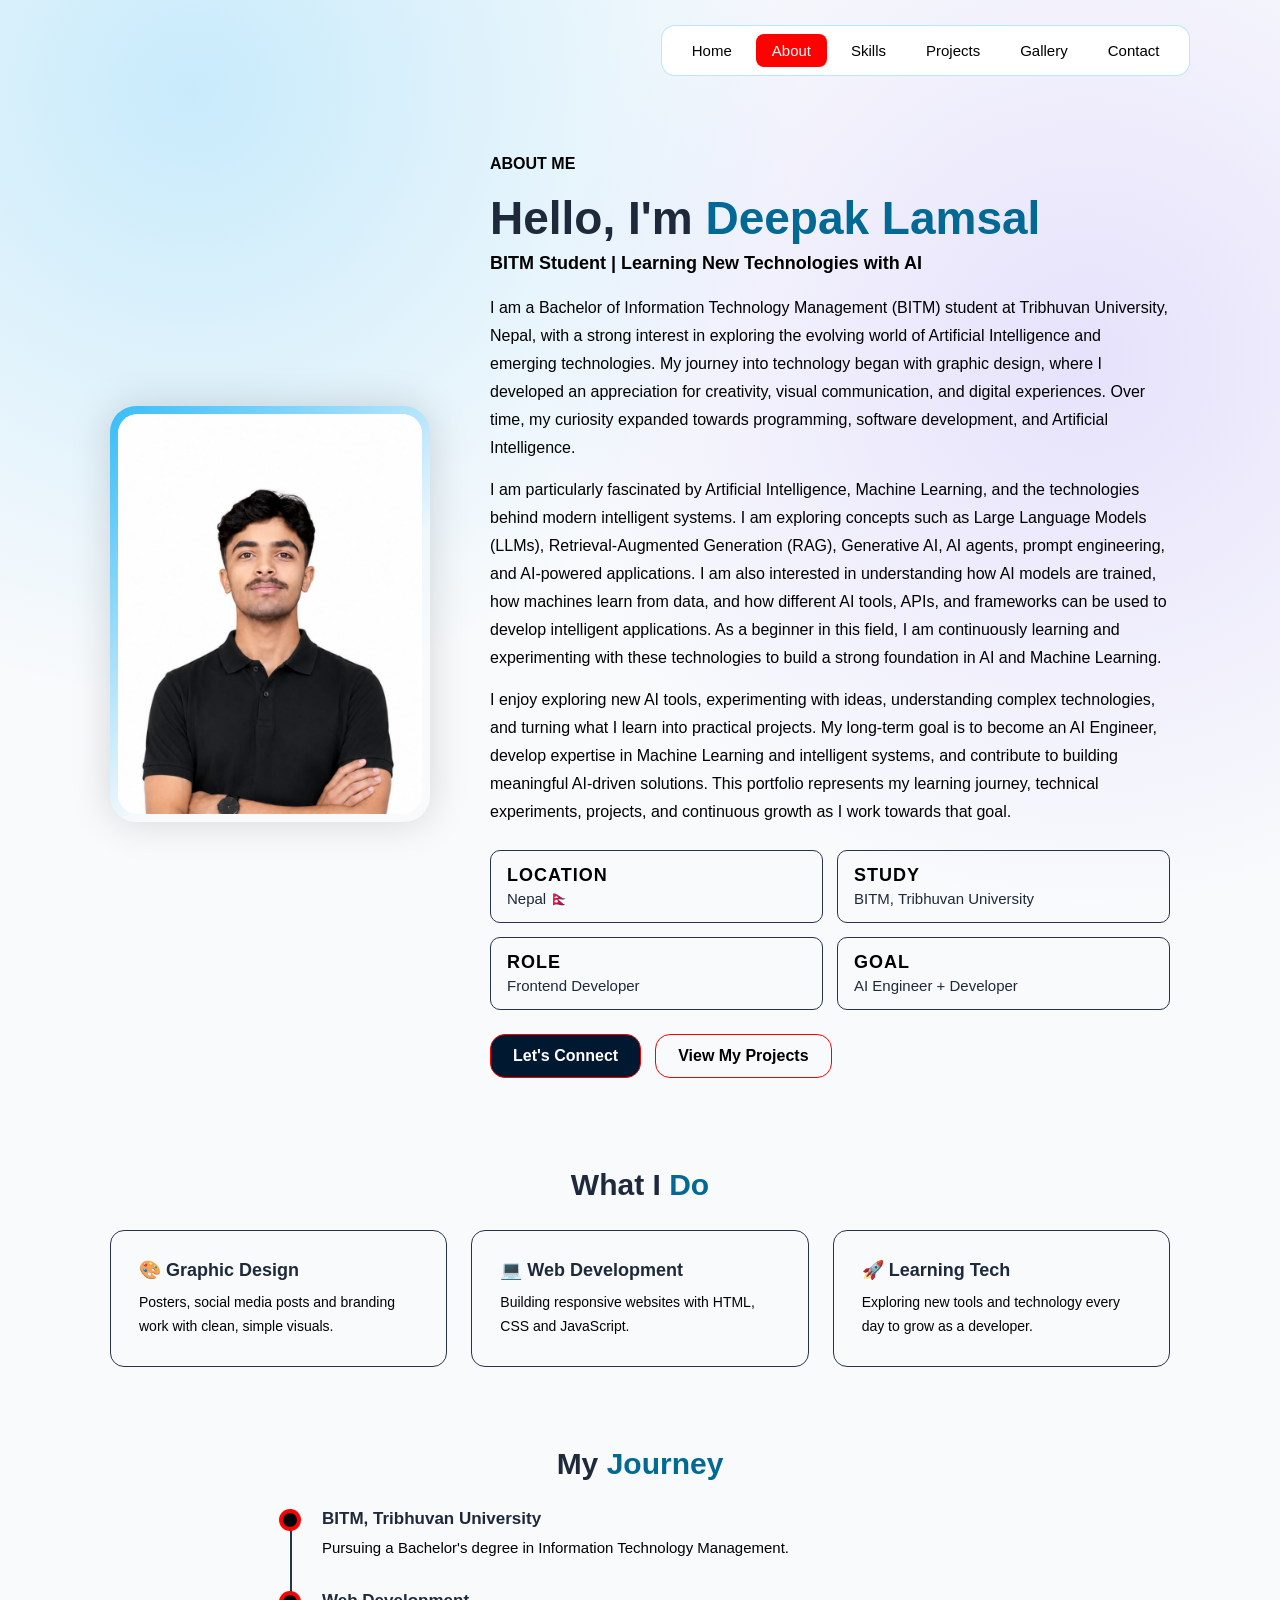
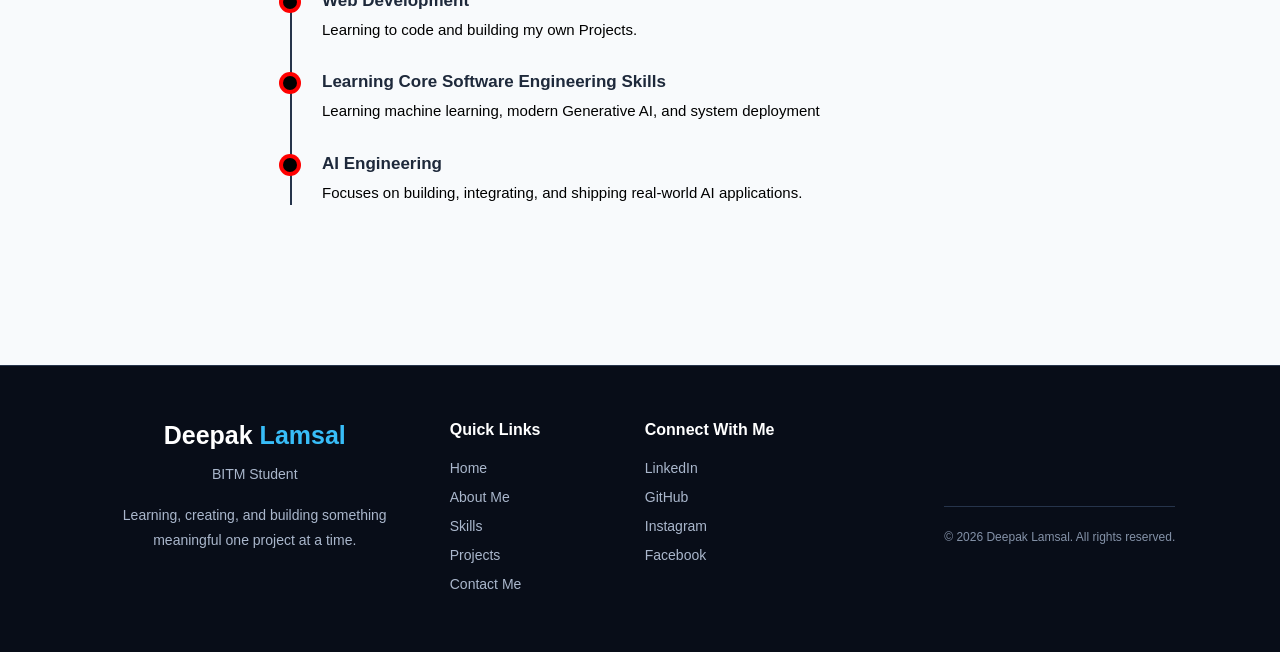
==== commit facc315b: "footer update" ====
--- a/about.html
+++ b/about.html
@@ -30,7 +30,7 @@
         <div class="about-text">
             <p class="eyebrow">ABOUT ME</p>
             <h1>Hello, I'm <span>Deepak Lamsal</span></h1>
-            <h3 class="about-role">BITM Student | Junior Graphic Designer</h3>
+            <h3 class="about-role">BITM Student | Learning New Technologies with AI </h3>
 
             <p>
                I am a Bachelor of Information Technology Management (BITM) 
@@ -128,7 +128,7 @@
         <div class="footer-brand">
             <h2>Deepak <span>Lamsal</span></h2>
             <p>
-                BITM Student | Junior Graphic Designer
+                BITM Student 
             </p>
             <p class="footer-message">
                 Learning, creating, and building something
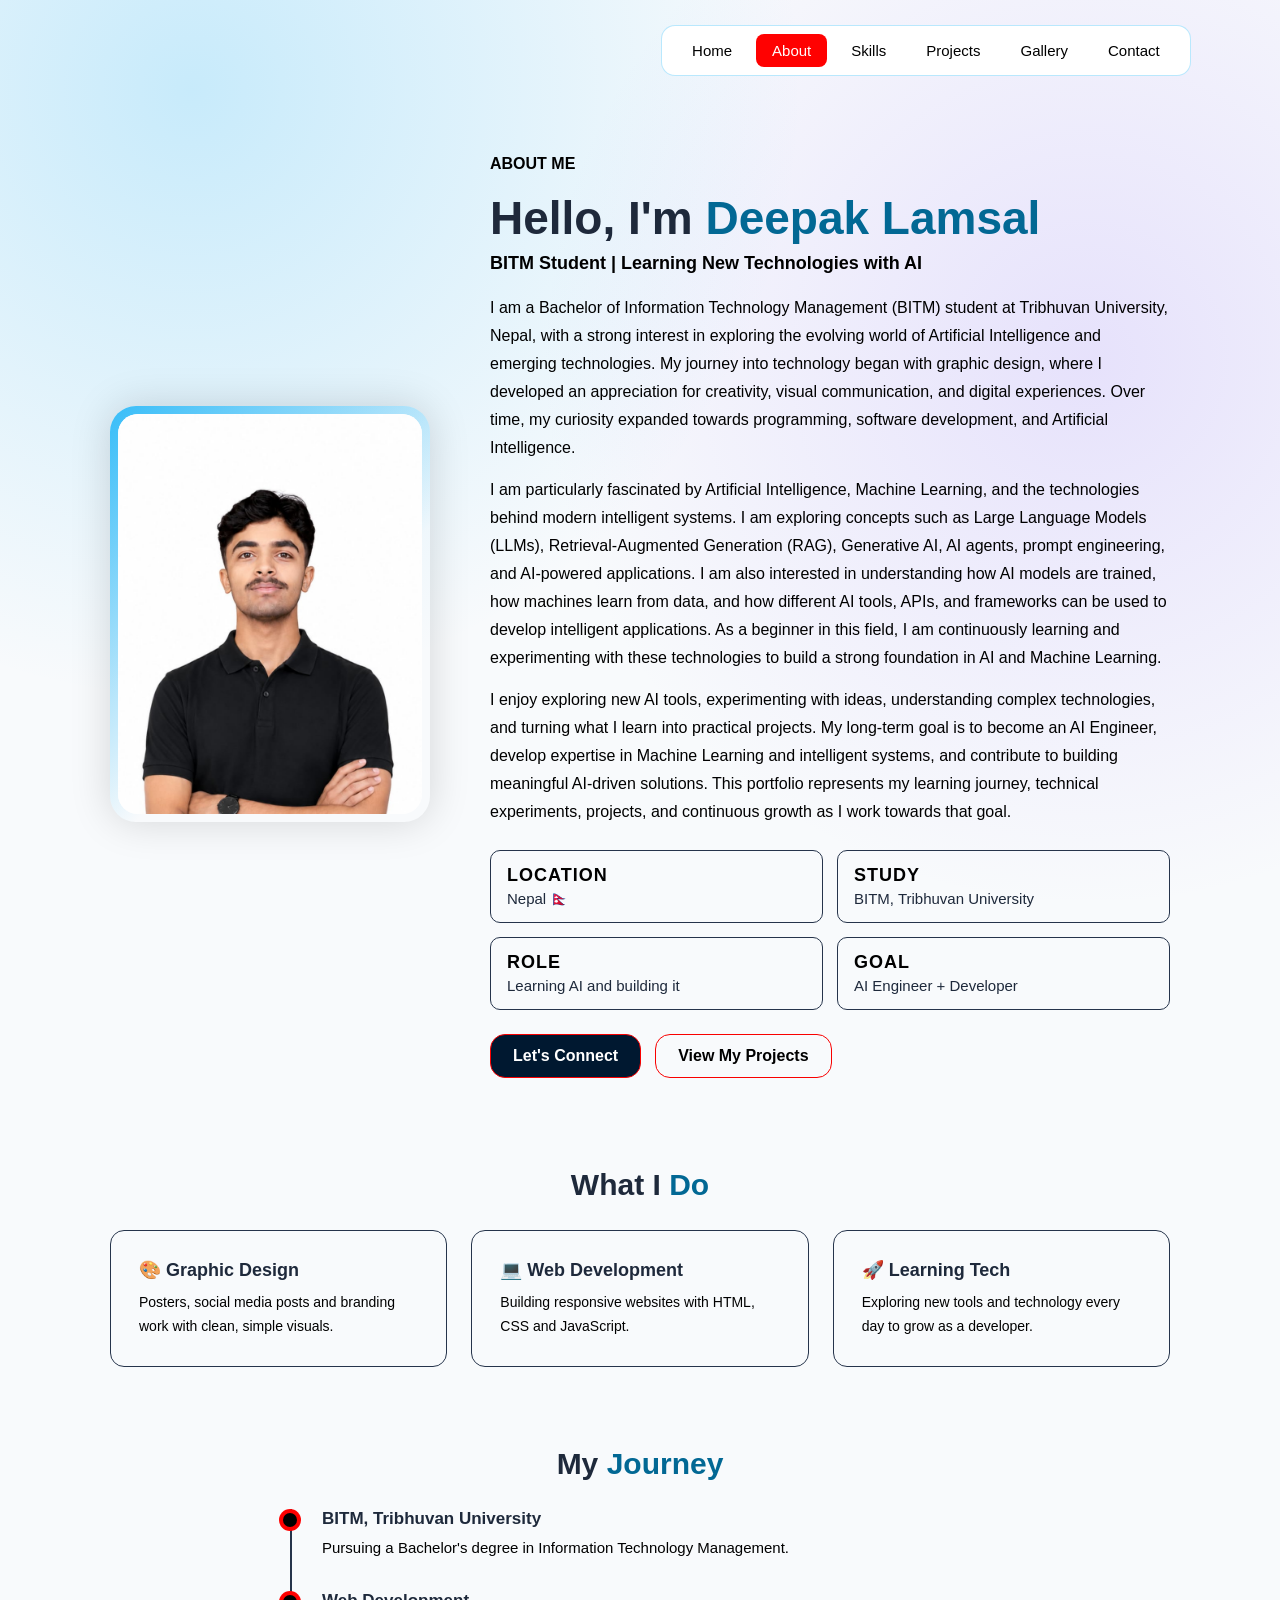
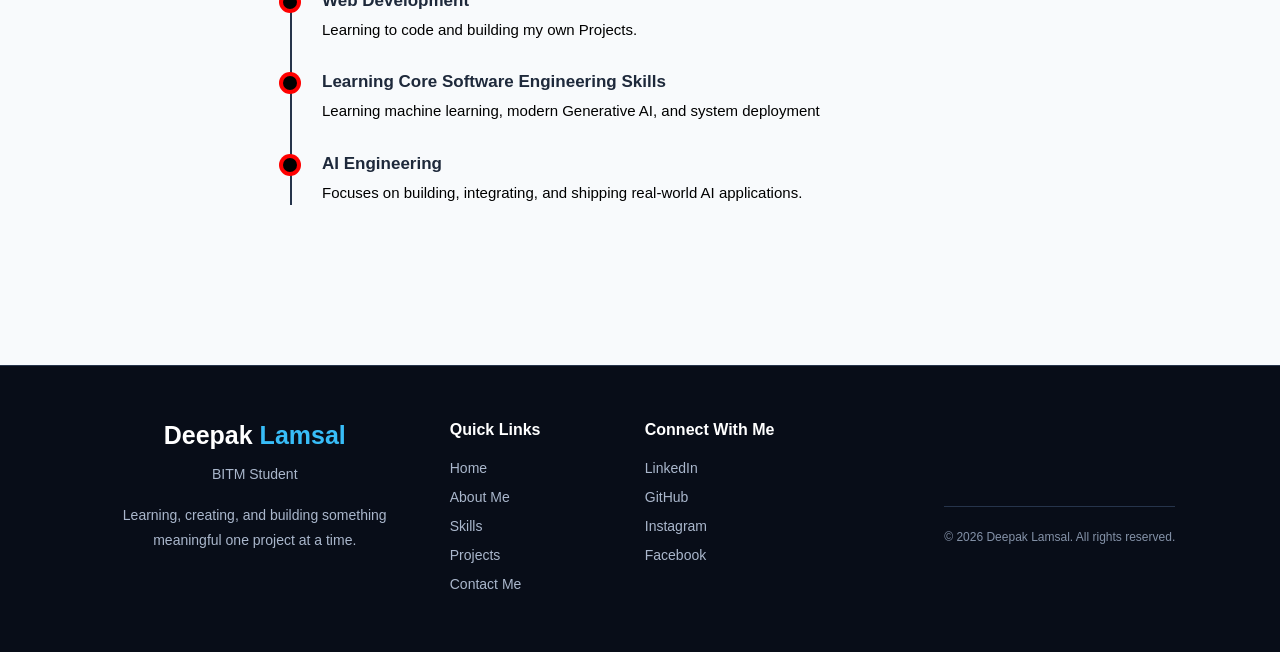
==== commit 12067437: "AI" ====
--- a/about.html
+++ b/about.html
@@ -62,7 +62,7 @@
             <div class="about-facts">
                 <div><strong>Location</strong><span>Nepal 🇳🇵</span></div>
                 <div><strong>Study</strong><span>BITM, Tribhuvan University</span></div>
-                <div><strong>Role</strong><span>Frontend Developer</span></div>
+                <div><strong>Role</strong><span>Learning AI and building it </span></div>
                 <div><strong>Goal</strong><span>AI Engineer + Developer</span></div>
             </div>
 
